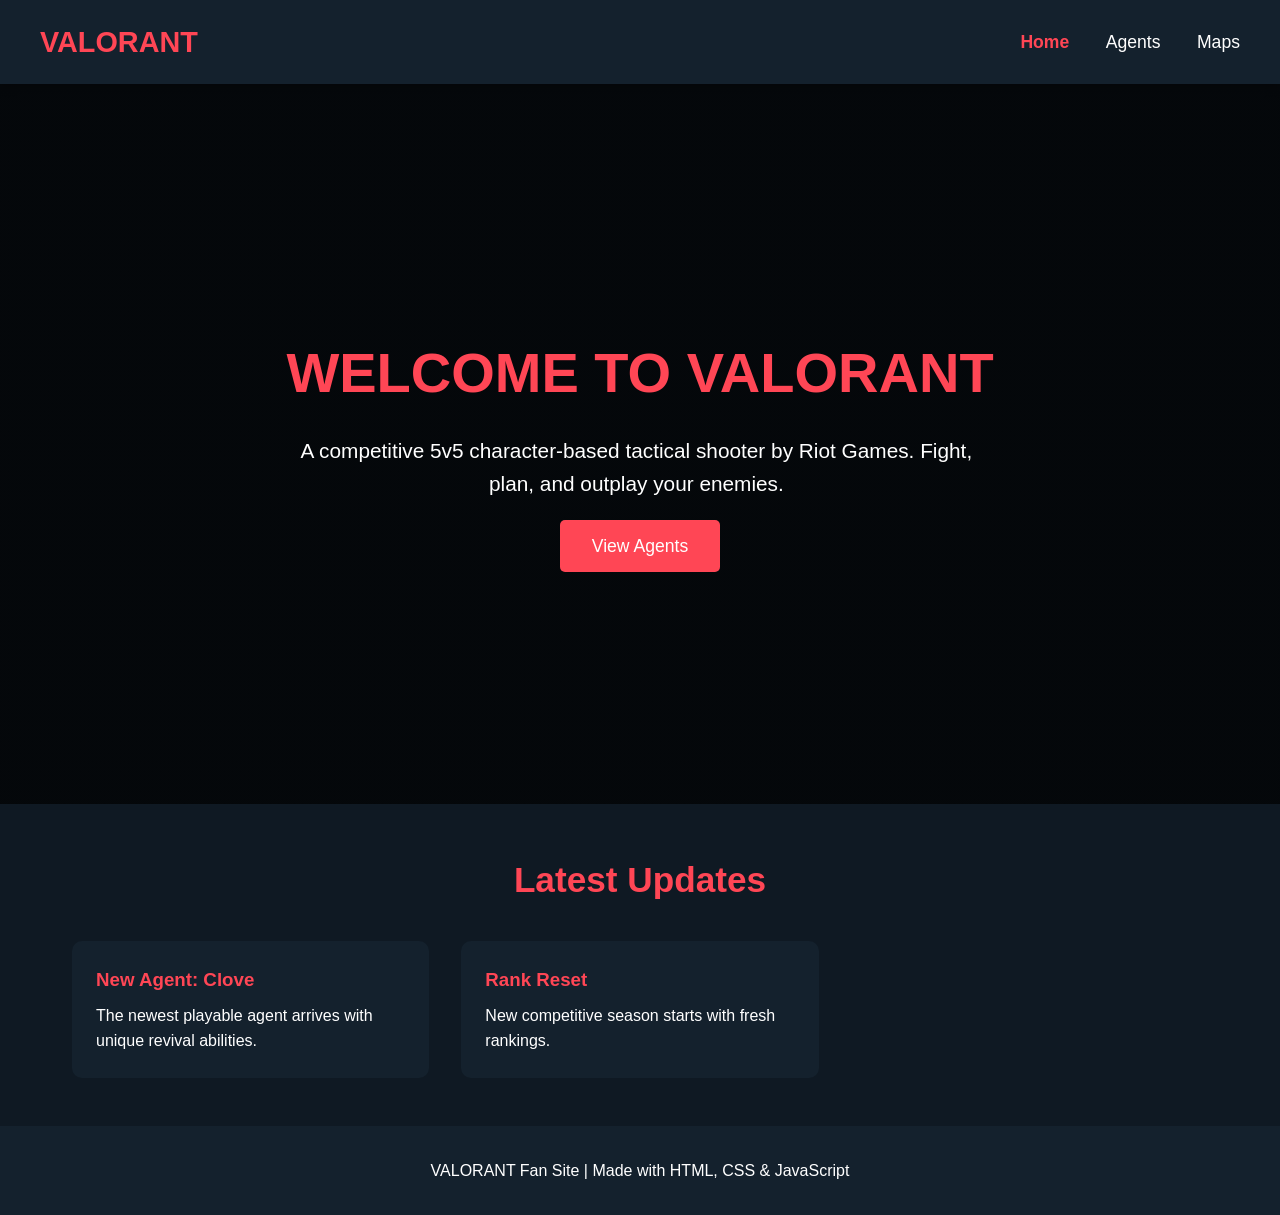
==== index.html @ 537b71dc "Add initial HTML structure for Valorant homepage" ====
<!DOCTYPE html>
<html lang="en">
<head>
    <meta charset="UTF-8">
    <meta name="viewport" content="width=device-width, initial-scale=1.0">
    <title>Valorant | Home</title>
    <link rel="stylesheet" href="style.css">
</head>
<body>
    <!-- Navigation -->
    <nav>
        <div class="nav-container">
            <a href="index.html" class="logo">VALORANT</a>
            <div class="nav-links">
                <a href="index.html">Home</a>
                <a href="agents.html">Agents</a>
                <a href="maps.html">Maps</a>
            </div>
        </div>
    </nav>

    <!-- Hero Section -->
    <section class="hero">
        <div class="hero-content">
            <h1>WELCOME TO VALORANT</h1>
            <p>A competitive 5v5 character-based tactical shooter by Riot Games. Fight, plan, and outplay your enemies.</p>
            <a href="agents.html" class="btn">View Agents</a>
        </div>
    </section>

    <!-- Latest News -->
    <section class="container">
        <h2 class="section-title">Latest Updates</h2>
        <div class="cards">
            <div class="card">
                <div class="card-info">
                    <h3>New Agent: Clove</h3>
                    <p>The newest playable agent arrives with unique revival abilities.</p>
                </div>
            </div>
            <div class="card">
                <div class="card-info">
                    <h3>Rank Reset</h3>
                    <p>New competitive season starts with fresh rankings.</p>
                </div>
            </div>
        </div>
    </section>

    <!-- Footer -->
    <footer>
        <p>VALORANT Fan Site | Made with HTML, CSS & JavaScript</p>
    </footer>

    <script src="script.js"></script>
</body>
</html>
---- style.css ----
/* Global Reset & Base Styles */
* {
    margin: 0;
    padding: 0;
    box-sizing: border-box;
    font-family: 'Arial', sans-serif;
}

body {
    background-color: #0F1923;
    color: white;
    line-height: 1.6;
}

/* Navigation Bar */
nav {
    background-color: #14212D;
    padding: 1.2rem;
    box-shadow: 0 2px 10px rgba(0,0,0,0.3);
}

.nav-container {
    max-width: 1200px;
    margin: 0 auto;
    display: flex;
    justify-content: space-between;
    align-items: center;
}

.logo {
    color: #FF4655; /* Valorant Red */
    font-size: 1.8rem;
    font-weight: bold;
    text-decoration: none;
}

.nav-links a {
    color: white;
    text-decoration: none;
    margin-left: 2rem;
    font-size: 1.1rem;
    transition: color 0.3s;
}

.nav-links a:hover {
    color: #FF4655;
}

/* Hero Section (Home Page) */
.hero {
    height: 80vh;
    background: linear-gradient(rgba(0,0,0,0.7), rgba(0,0,0,0.7)), url('https://wallpaperaccess.com/full/3655023.jpg');
    background-size: cover;
    background-position: center;
    display: flex;
    align-items: center;
    justify-content: center;
    text-align: center;
    padding: 2rem;
}

.hero-content h1 {
    font-size: 3.5rem;
    color: #FF4655;
    margin-bottom: 1rem;
}

.hero-content p {
    font-size: 1.3rem;
    max-width: 700px;
    margin-bottom: 2rem;
}

.btn {
    background-color: #FF4655;
    color: white;
    padding: 1rem 2rem;
    border: none;
    border-radius: 5px;
    font-size: 1.1rem;
    cursor: pointer;
    text-decoration: none;
    transition: background 0.3s;
}

.btn:hover {
    background-color: #d13541;
}

/* Page Content Container */
.container {
    max-width: 1200px;
    margin: 3rem auto;
    padding: 0 2rem;
}

.section-title {
    text-align: center;
    font-size: 2.2rem;
    color: #FF4655;
    margin-bottom: 2rem;
}

/* Cards Grid (Agents & Maps) */
.cards {
    display: grid;
    grid-template-columns: repeat(auto-fill, minmax(280px, 1fr));
    gap: 2rem;
    margin-top: 2rem;
}

.card {
    background-color: #14212D;
    border-radius: 10px;
    overflow: hidden;
    transition: transform 0.3s;
}

.card:hover {
    transform: translateY(-10px);
}

.card img {
    width: 100%;
    height: 300px;
    object-fit: cover;
}

.card-info {
    padding: 1.5rem;
}

.card-info h3 {
    color: #FF4655;
    margin-bottom: 0.5rem;
}

/* Footer */
footer {
    background-color: #14212D;
    text-align: center;
    padding: 2rem;
    margin-top: 3rem;
}

/* Responsive Design */
@media (max-width: 768px) {
    .nav-links a {
        margin-left: 1rem;
    }

    .hero-content h1 {
        font-size: 2.5rem;
    }
}
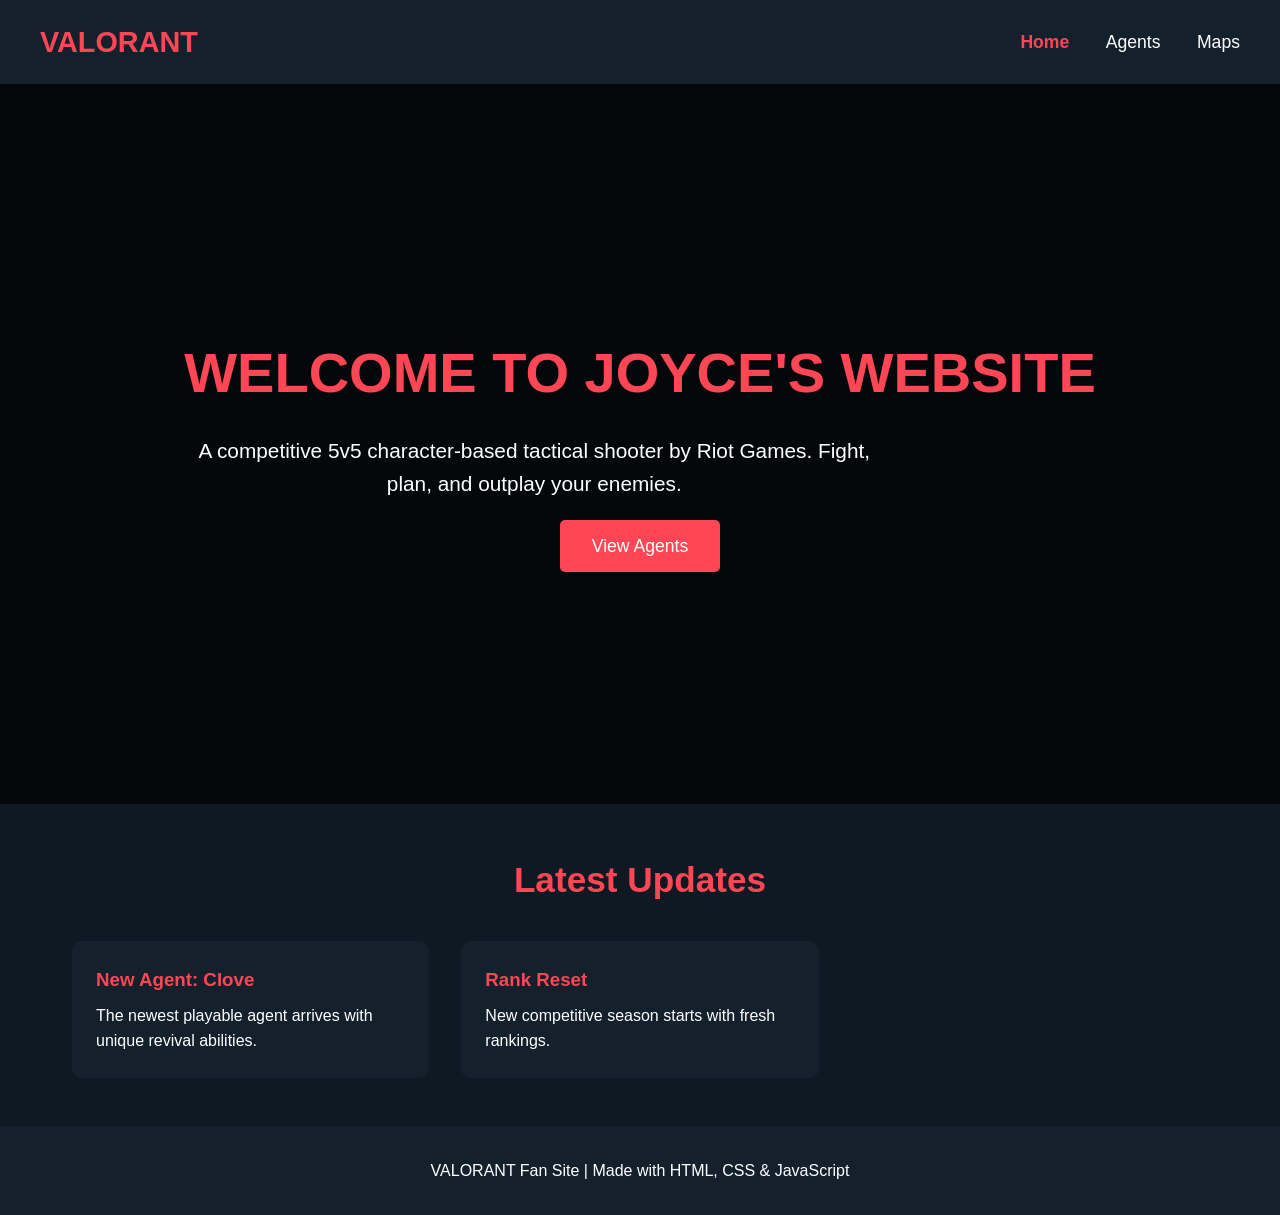
==== commit 0e421750: "Update hero section heading to Joyce's website" ====
--- a/index.html
+++ b/index.html
@@ -22,7 +22,7 @@
     <!-- Hero Section -->
     <section class="hero">
         <div class="hero-content">
-            <h1>WELCOME TO VALORANT</h1>
+            <h1>WELCOME TO JOYCE'S WEBSITE</h1>
             <p>A competitive 5v5 character-based tactical shooter by Riot Games. Fight, plan, and outplay your enemies.</p>
             <a href="agents.html" class="btn">View Agents</a>
         </div>
